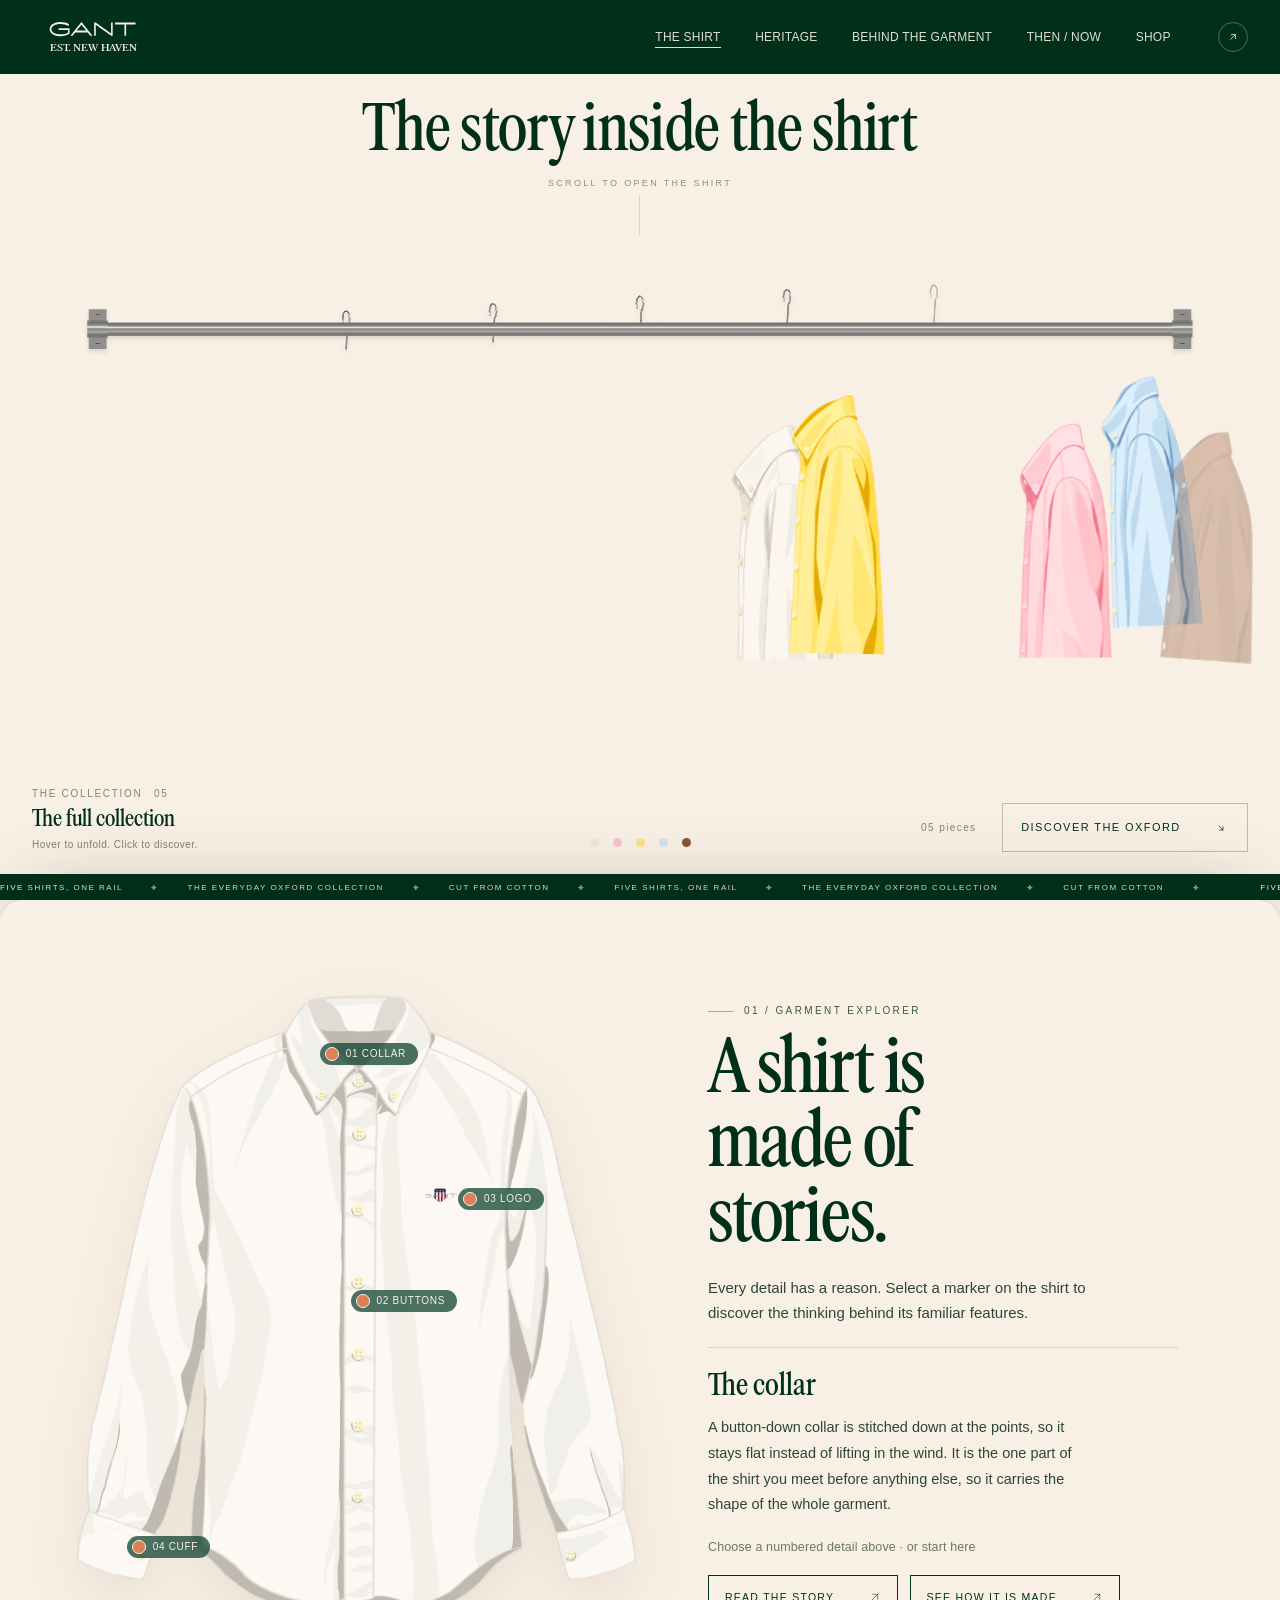
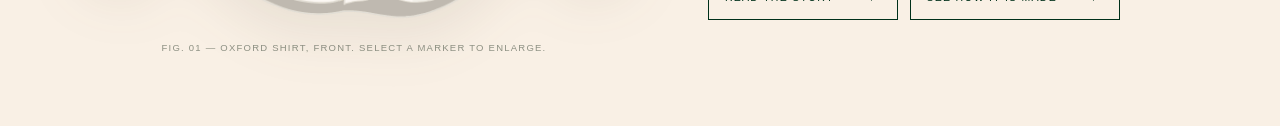
==== index.html @ 40d5aaa4 "Add files via upload" ====
<!DOCTYPE html>
<html data-page-node-id="LBExzwE8p3jWd2V0JAwSZp" lang="zh-CN">
<head data-page-node-id="EOo0SoonoOQLn5RaZARi8b">
  <meta data-page-node-id="wtbzOVNo5LXSORQCZiXGk0" charset="UTF-8">
  <meta data-page-node-id="BmjsN29I7yY6Oks8Hi32f0" content="width=device-width, initial-scale=1, viewport-fit=cover" name="viewport">
  <meta data-page-node-id="atDoCSb3TeWTaweAXFeD8c" content="#00301a" name="theme-color">
  <title data-page-node-id="G1dga27fzWA9d5QRxoYyYd" data-pnid-children="gv68O5KPn3OEJcLxDYniq1">The Story Inside the Shirt — GANT</title>
  <meta data-page-node-id="Gna29eCUGYOS7tTpoydg9E" content="五件牛津衬衫挂在同一根衣杆上：悬停让衬衫转向正面，点击翻开商品卡；下滑进入衬衫细节探索。" name="description">
  <link data-page-node-id="SOPgvxrtBj6khAJ4mXNi15" href="data:image/svg+xml,%3Csvg xmlns='http://www.w3.org/2000/svg' viewBox='0 0 32 32'%3E%3Crect width='32' height='32' fill='%2300301a'/%3E%3Cpath d='M16 9a2.6 2.6 0 1 1 2.6 2.6c-1.5 0-2.6 1.1-2.6 2.6v1.4' fill='none' stroke='%23f9f0e5' stroke-width='1.4'/%3E%3Cpath d='M7 17.6 16 16.2l9 1.4v7.6L16 26.6 7 25.2z' fill='none' stroke='%23f9f0e5' stroke-width='1.4' stroke-linejoin='round'/%3E%3C/svg%3E" rel="icon">
  <link data-page-node-id="RQC8n7stDzHcdMASapx6To" as="font" crossorigin href="assets/fonts/GantSerif-MediumCondensed.woff2" rel="preload" type="font/woff2">
  <link data-page-node-id="HuMqmrvNLZqfj6Gw2B0m6y" href="styles.css" rel="stylesheet">
  <script data-page-node-id="sW8yLeVcMSwVJdY2u2BZbY" defer src="hardware.js"></script>
  <script data-page-node-id="vIqFTewY9I7sf2iTTc2fRL" defer src="motion.js"></script>
  <script data-page-node-id="XLVfNdyTBKZ3prvqK6q8Yn" defer src="clothes.config.js"></script>
  <script data-page-node-id="JiKlCK3yp1uCngVfUEkvet" defer src="catalog.js"></script>
  <script data-page-node-id="MKJLgIfGFUYcdwFLxLJweh" defer src="site.js"></script>
  <script data-page-node-id="mBg0dKHJfPcHc6HEeMwhQ2" defer src="app.js"></script>
  <script data-page-node-id="LD3nnk02XpbPoBevAYNFNi" defer src="explorer.js"></script>
</head>
<body data-page-node-id="J4WLY9FcsPlX0ZlRqa4cyA" class="rail-page">
  <header data-page-node-id="wGehqexrK4nHprEi9uCE2j" class="site-head">
    <a data-page-node-id="lTQn1Q7evQD0TkNHv1stKg" aria-label="GANT — EST. NEW HAVEN 首页" class="brand" href="index.html">
      <svg data-page-node-id="Sluu5CBz4ri8Jfn0M0I4MP" aria-hidden="true" class="brand-logo" focusable="false" viewBox="34 20 150 50">
        <path data-page-node-id="28WxWWEBNonPMihW5GFui5" d="M149.34,27.52h13.09v15.78h2.28v-15.78h13.09v-2.67h-28.45v2.67Zm-29.01,15.78h2.23v-15.21l21.46,15.21h2.03V24.84h-2.23v15.21l-21.46-15.21h-2.03v18.46Zm-24.3-7.16l6.62-8.29,6.62,8.29h-13.24Zm-37.48-2.07c0,5.68,6.52,9.9,15.04,9.9,4.77,0,9.38-1.3,12.5-3.44v-7.62h-15.12v2.54h12.93v3.48c-2.43,1.5-6.31,2.41-10.22,2.41-7.3,0-12.76-3.11-12.76-7.26s5.38-7.26,12.55-7.26c4.21,0,8.39,1.1,11.01,2.94l1.04-2.44c-2.92-2.01-7.56-3.14-12-3.14-8.57,0-14.99,4.25-14.99,9.9Zm28.81,9.23h2.97l3.68-4.61h17.3l3.68,4.61h3.02l-15.32-19.13-15.32,19.13Z" fill="currentColor"/>
        <text data-page-node-id="CRGsvCAGGqGLQ2zYEwJf6O" class="logo-est" transform="translate(58.55 64.04) scale(1.47 1)"><!--pnid:YeaspYTg0fkkXy5UOC9ALl-->EST. NEW HAVEN</text>
      </svg>
    </a>
    <button data-page-node-id="Tj7pRloJd4Yp03a4XyxWXI" aria-controls="site-nav" aria-expanded="false" class="nav-toggle" id="nav-toggle"><span data-page-node-id="KaQSem5ZgJTczjcs5WS63z"><!--pnid:1wYB83zy3Ix2xct7Uu4qWs-->Menu</span><i data-page-node-id="hlOzTwAAACUKSs3OTxAWoq" aria-hidden="true"></i></button>
    <nav data-page-node-id="FnlwNfVUMmDQn5lP0pepU0" aria-label="主导航" class="site-nav" id="site-nav">
      <a data-page-node-id="KASL0kNPOAy8fPZp9PFdf8" aria-current="page" href="index.html"><!--pnid:6MguQfOJz7GUfInebSoZ3U-->THE SHIRT</a>
      <a data-page-node-id="0vhg0zem2JzDUihyns1orJ" href="heritage.html"><!--pnid:5Jo2VMFPdkvt2kobwfljyv-->HERITAGE</a>
      <a data-page-node-id="ZoDYXTuEKnIjOOdzWuo8Fz" href="behind-the-garment.html"><!--pnid:8vpdgCUVFCiycLLniBZSvM-->BEHIND THE GARMENT</a>
      <a data-page-node-id="zdIaNq85NijrhXGnAw8rlx" href="then-and-now.html"><!--pnid:gmc3Qjh8hCmpRvldTPl2dN-->THEN / NOW</a>
      <a data-page-node-id="Pb04GIrcAQ8nxlNcbhxlAR" href="shop.html"><!--pnid:iBnHPY9n4CgpXJDKloVLZ9-->SHOP</a>
      <a data-page-node-id="eVB0VGL6nzr9ARJk4JI7tT" aria-label="进入商店" class="nav-arrow" href="shop.html">
        <svg data-page-node-id="JH27Gv9kw6LRu1Hvtk256o" aria-hidden="true" focusable="false" viewBox="0 0 24 24"><path data-page-node-id="fJfahSgW0QhIeTuV85mBfy" d="M8.4 15.6 15.6 8.4M9.6 8.4h6v6" fill="none" stroke="currentColor" stroke-linecap="round" stroke-linejoin="round" stroke-width="1.3"/></svg>
      </a>
    </nav>
  </header>

  <div data-page-node-id="ihWXrxWsxpK3Hq6ph653SO" class="stage" id="stage">

    <!--pnid:XPuAhgP16WO6PLS0Fjqw3h--><!-- ── 第一页：挂衣杆 ─────────────────────────────────────────────── -->
    <section data-page-node-id="z1LSnNTLMyJotAG1NzdDlL" aria-label="第一页 · 挂衣杆" class="panel panel-one" id="panel-one">
      <main data-page-node-id="bRGSBP3ANApW0YdFht9QFU">
        <div data-page-node-id="czSFTN8gRdEyfee2Pzmt6h" class="intro">
          <h1 data-page-node-id="1PSYiZOQfPRIthYo8zz9kw"><!--pnid:Lz1418fwsLOY75sC86HIo7-->The story inside the shirt</h1>
          <p data-page-node-id="YtfvkD66DmBCIYsCu4G03R" aria-hidden="true" class="scroll-cue"><span data-page-node-id="16dfk3guGFQIpsDn7nhxHk"><!--pnid:lVQYdSfNPHThQoP8DNZf2a-->Scroll to open the shirt</span><i data-page-node-id="oya3OVLDr3STfD2JiExSKv"></i></p>
        </div>
        <section data-page-node-id="EEWoammZx80k7JaWkUaFU3" aria-label="衬衫挂衣杆，悬停或轻点让衬衫转向正面" class="showroom" id="showroom">
          <canvas data-page-node-id="c3TZrEfASDua3K4Wzvs2cp" aria-hidden="true" id="hardware"></canvas>
          <div data-page-node-id="uA5pc8KcfZOClxOexJsvz5" class="rack" id="rack"></div>
        </section>
        <section data-page-node-id="RUFLS4J6ftUjY6HLF3s2vT" aria-label="单品预览" class="collection-bar">
          <div data-page-node-id="nxSctvse64A9qqjvoDhAdj" class="current">
            <button data-page-node-id="2fzhxt5UVdKbZd7HbuN8mQ" aria-label="回到全部五件单品" class="collection-link" id="reset"><!--pnid:mAaJng4CVMiMK2atpvA1oR-->The collection <span data-page-node-id="iV0utSjQIqgEvR4829kjbn"></span></button>
            <h1 data-page-node-id="iNc6fpZzWVGN0B5YRhIDC2" id="current-name"><!--pnid:SvXb6vE1YZMlGOv5p8hRug-->The full collection</h1>
            <p data-page-node-id="0RY5onDN9ASL6ZMomwcEi2" id="current-note"><!--pnid:dU9OHU4kRVs4QfkeLt05XE-->Hover to unfold. Click to discover.</p>
          </div>
          <div data-page-node-id="g5Sk154ex4vVjespsV0waF" aria-label="选择预览单品" class="swatches" id="swatches"></div>
          <div data-page-node-id="xtaZLCvY4EZrS6HvkZekEx" class="bar-end">
            <span data-page-node-id="EWJ0c8WE8BRpq0RJlB9bs9" class="collection-count" id="index"></span>
            <button data-page-node-id="MBA5N7p2ZNc26uQ0pusT2c" aria-label="查看第一件牛津衬衫商品卡" class="cta" id="discover">
              <span data-page-node-id="cj5gt1egoR3R7OcUm21HZs"><!--pnid:ddQzYiuw9NKA0SpbjMvpDK-->DISCOVER THE OXFORD</span>
              <svg data-page-node-id="ecw2FUXNkiZsgAk0KO1LdI" aria-hidden="true" focusable="false" viewBox="0 0 24 24"><path data-page-node-id="sHhkCAy0IP0VC3Kj4aW6lo" d="M8 9.6 14.4 16M9.2 16h5.2V10.8" fill="none" stroke="currentColor" stroke-linecap="round" stroke-linejoin="round" stroke-width="1.2"/></svg>
            </button>
          </div>
        </section>
      </main>
      <footer data-page-node-id="Rtiaprg0QQZ5nIA1lAHZd9" aria-hidden="true"><div data-page-node-id="oB6S9TIP7axFST6F6UZwXx" class="ticker"><span data-page-node-id="isdVutbPPDVmxfClSplItY"><!--pnid:GXBIhh7jN14ozW8wh6ySXs-->FIVE SHIRTS, ONE RAIL <i data-page-node-id="aFrLghZai5NMl6o4G6AoqU"><!--pnid:rNtuUlRHzLkDtnsqVShZ4q-->✦</i><!--pnid:jJgkCLMo6GEaqhg6iV4y7B--> THE EVERYDAY OXFORD COLLECTION <i data-page-node-id="fPMqArHFZKgvmRjnANVtxL"><!--pnid:GILo0DWIM2BnUbhNrYevpK-->✦</i><!--pnid:n5Gw5o6qnEewXUvXPsgQOl--> CUT FROM COTTON <i data-page-node-id="OdmP43XRDmSuqQe7So1YaS"><!--pnid:BFwvws8Jr4cmk8hqUfcJN9-->✦</i><!--pnid:flvIvL3odu2dVA7W0yT4bl--> FIVE SHIRTS, ONE RAIL <i data-page-node-id="XVO9Nf5Pl8Hhnluc5KrxOv"><!--pnid:l5unxsXzlMKfhWxhKYScY7-->✦</i><!--pnid:AwQOf2CPHcyjlliTduOPLU--> THE EVERYDAY OXFORD COLLECTION <i data-page-node-id="OHVbDiZ5149YojVQctWlor"><!--pnid:m5jbgJd4nMxkh7aJb1D1ur-->✦</i><!--pnid:gMpt2V8PEoVuCJoixgeq1Y--> CUT FROM COTTON <i data-page-node-id="bqAFj3x3Xcx25v2vxIRzgo"><!--pnid:54qWFHyaWvLlEbVgP2A7Kx-->✦</i></span><span data-page-node-id="eepTWENmjGWiIi3OJtETgF"><!--pnid:CPQRhXY0sgp4RWMLxGF0q5-->FIVE SHIRTS, ONE RAIL <i data-page-node-id="xNO2ekH1JyVyW7QZbBwKAq"><!--pnid:aQBz36Z6j6rsRQdMuYXSF5-->✦</i><!--pnid:d4tK05fyqzkBBLukkqNxQN--> THE EVERYDAY OXFORD COLLECTION <i data-page-node-id="VlX8al6U2CKrF24IkctSWn"><!--pnid:07giAB6CNq09zdsNADU5Yu-->✦</i><!--pnid:efDK68cpefTtusOaHqSeSC--> CUT FROM COTTON <i data-page-node-id="sxnp9r2YtDBMaNjxnh4V8T"><!--pnid:nXQOwFpSwjVjQMO4SNtXCS-->✦</i><!--pnid:gKxjNXju4CIrjaaOQAxWxO--> FIVE SHIRTS, ONE RAIL <i data-page-node-id="DGYTy08eW36xrk70CfH9pW"><!--pnid:KttSxTdNHUwhE1sTHr4eMb-->✦</i><!--pnid:pS1GoYaPe8nYYdQB7juBnv--> THE EVERYDAY OXFORD COLLECTION <i data-page-node-id="xRaZZIUdtmxL060JCmdvtJ"><!--pnid:rxbT4wTT4ncpHDPvqVf2sW-->✦</i><!--pnid:lhjqcAkNfWSER7C9y0loaK--> CUT FROM COTTON <i data-page-node-id="5Crv7Ea16hzbOFf6qUjAIU"><!--pnid:qQmFNEyf363z6fOIJUl6dT-->✦</i></span></div></footer>
    </section>

    <!--pnid:MTMtEXsCOGUBbT2lma4FFO--><!-- ── 第二页：Garment explorer ───────────────────────────────────── -->
    <section data-page-node-id="FYNqnfLOEWSIriMMUWcOiL" aria-labelledby="explorer-headline" class="panel panel-two" id="panel-two">
      <div data-page-node-id="lm4i6fAXAe5GaVZw66gO5v" class="explorer">
        <div data-page-node-id="HWFMGvo5EveADGT1mOsRSx" class="explorer-shirt">
          <div data-page-node-id="olJSwZzVleHYm5fePtyOIy" class="shirt-frame" id="shirt-frame">
            <img data-page-node-id="p4wL07mlPx8YI05Ol2Jwey" alt="牛津衬衫正面，衣领、门襟纽扣、胸口徽标与袖口的细节" class="shirt-art" draggable="false" id="shirt-art" src="assets/explorer/shirt-front.png">
            <img data-page-node-id="pbZTITWFMKSEHNOlvelNau" alt aria-hidden="true" class="shirt-emblem" draggable="false" src="assets/explorer/emblem.svg">
            <button data-page-node-id="3vDTgbg5US84V0h8Seq0MC" aria-controls="loupe" aria-expanded="false" class="marker" data-detail="collar" data-x="0.4630" data-y="0.1258" type="button">
              <i data-page-node-id="FKSAF7lhP7Sl6TPDn1kLTC" aria-hidden="true"></i><span data-page-node-id="6ckoiRyGqm80KLV36hqj21"><!--pnid:hSS5q9Sb3ugfSHBYLgFmCs-->01 COLLAR</span>
            </button>
            <button data-page-node-id="HLt4S4fdKD69Ema42YC8fV" aria-controls="loupe" aria-expanded="false" class="marker" data-detail="buttons" data-x="0.5143" data-y="0.5017" type="button">
              <i data-page-node-id="0s1OQhs5N1ndMC7a3wrAKW" aria-hidden="true"></i><span data-page-node-id="4pNK3nwTv4GZaaEObk9LfJ"><!--pnid:brbIzhaQJfnNKYN8cmh3OI-->02 BUTTONS</span>
            </button>
            <button data-page-node-id="bKMpd5L3ibSLH4Jc5Kha9d" aria-controls="loupe" aria-expanded="false" class="marker" data-detail="logo" data-x="0.6934" data-y="0.3466" type="button">
              <i data-page-node-id="JIXDpN2bUWeFqs97mvedPL" aria-hidden="true"></i><span data-page-node-id="YSfPHSafxB7Df9pqC9P3dd"><!--pnid:5XLaPGtFGXkDQVMbxURakz-->03 LOGO</span>
            </button>
            <button data-page-node-id="Enti5k2NoLWCzFP5xpAh78" aria-controls="loupe" aria-expanded="false" class="marker" data-detail="cuff" data-x="0.1412" data-y="0.8772" type="button">
              <i data-page-node-id="qhV1mddYou4bJDCVnKQc8G" aria-hidden="true"></i><span data-page-node-id="VWEfGhbgg8AWO244JB1Rlh"><!--pnid:wtWxeBpWDXF3MvUxYdHKSN-->04 CUFF</span>
            </button>

            <div data-page-node-id="PQam2ze87XIbJLCAXRLLad" aria-hidden="true" aria-label="细节放大" class="loupe" id="loupe" role="group">
              <div data-page-node-id="X0yNE3oBLYzsBfPNXgRPSP" class="loupe-ring">
                <div data-page-node-id="Hz5gd6q3LuMHqKx0rg5pIG" aria-hidden="true" class="loupe-scene" id="loupe-scene">
                  <img data-page-node-id="NFtvydYCnIIcCFvaGvb1l3" alt class="loupe-shirt" draggable="false" src="assets/explorer/shirt-front.png">
                  <img data-page-node-id="PGW8JTzWRUB7T9csu7LDFk" alt class="loupe-emblem" draggable="false" src="assets/explorer/emblem.svg">
                </div>
                <img data-page-node-id="LQyWMZIzLbtHuLmf45cdRa" alt class="loupe-shot" draggable="false" hidden id="loupe-shot">
                <span data-page-node-id="1pZ4vwAVTxxqeYHHovxAKS" aria-hidden="true" class="loupe-cross"></span>
                <p data-page-node-id="gKb42DWH2fSvB6nHIJD9An" class="loupe-caption"><b data-page-node-id="9xpBMT16tcrZtKnLD98VSC" id="loupe-num"><!--pnid:lLrgvy4u6gjBZH7NJA8Ja1-->01</b><span data-page-node-id="EuWL6kVglCmnUWL7bMJQzU" id="loupe-label"><!--pnid:Z96qARMdphWMVgqZVgLV9f-->Collar</span></p>
              </div>
            </div>
          </div>
          <p data-page-node-id="rZU9fCyOaJ4ced9LuO8eU4" class="shirt-note"><!--pnid:4KIbgteOYye4wWhXbTJ8z7-->Fig. 01 — oxford shirt, front. Select a marker to enlarge.</p>
        </div>

        <div data-page-node-id="LET1j00OXcIqJeYe11DgHx" class="explorer-copy">
          <p data-page-node-id="wYg9kI2xeIxYvFlRPaWyMI" class="explorer-eyebrow"><i data-page-node-id="yexttwVWr1kLVrttQNoga1" aria-hidden="true"></i><!--pnid:tqwEZr5FuA4X0OzWFHiDB3-->01 / Garment explorer</p>
          <h2 data-page-node-id="jJy9cArC5SRxLyquDzATIK" id="explorer-headline"><!--pnid:CR8MYx9sVltXBJPvOkgsOM-->A shirt is<br data-page-node-id="9qgDcBBit1JldFn05GkaAl"><!--pnid:CybSgUth2F8pExXs8lclfG-->made of<br data-page-node-id="9eVI8LqTYjSs8KuU0l12YU"><!--pnid:Z2eaTv3qYcmb9HxIq7aJGX-->stories.</h2>
          <p data-page-node-id="a6qjsk6qbRlEdWaEkhRqSy" class="explorer-lead"><!--pnid:266d2RuUAJGB6izNNEPH0a-->Every detail has a reason. Select a marker on the shirt to discover the thinking behind its familiar features.</p>
          <div data-page-node-id="q6NGIt6ucCRgZldcMbqUVF" aria-live="polite" class="detail-reader" id="detail-reader">
            <h3 data-page-node-id="Ra0iZd6AGSTJJyjtdDD1A7" id="reader-title"><!--pnid:nKvTOvxhdcfgVG6qIw6pm4-->The collar</h3>
            <p data-page-node-id="Y5axQP9uVD0cVEJ9T9EkoX" id="reader-body"><!--pnid:H78zhGbHwQ1xpvTcRsX2kv-->A button-down collar is stitched down at the points, so it stays flat instead of lifting in the wind. It is the one part of the shirt you meet before anything else, so it carries the shape of the whole garment.</p>
          </div>
          <p data-page-node-id="xOgHz1s6c5JDmuIpRph21X" class="explorer-hint"><!--pnid:CJb9IUz5BXgkv55LwV4yeS-->Choose a numbered detail above · or start here</p>
          <div data-page-node-id="2IC0cAZBZJA5N7TaB3G85D" class="explorer-actions">
            <a data-page-node-id="KuVzvnbqAfggWNneWs3ZoC" class="line-button" href="heritage.html"><span data-page-node-id="UZ9diemGg0eChnujWaXe0W"><!--pnid:DSY8BdubMByu6VsoarVv1V-->READ THE STORY</span><svg data-page-node-id="yGCgrnbUgvoDg2I51gvDvT" aria-hidden="true" focusable="false" viewBox="0 0 24 24"><path data-page-node-id="Dt946pCtp0FqX6vnxkPWJr" d="M6 18 18 6M9 6h9v9" fill="none" stroke="currentColor" stroke-linecap="round" stroke-linejoin="round" stroke-width="1.1"/></svg></a>
            <a data-page-node-id="moZ4aGNewObgQhAglWllyh" class="line-button" href="behind-the-garment.html"><span data-page-node-id="jNpHchXqidnUj1xh62Dt7Q"><!--pnid:LFDQ32LHXhD5P62CzJDwlY-->SEE HOW IT IS MADE</span><svg data-page-node-id="I3b1zZpPLz2zmULOxojR9J" aria-hidden="true" focusable="false" viewBox="0 0 24 24"><path data-page-node-id="nFVcl0nGFBgR67locsIpD7" d="M6 18 18 6M9 6h9v9" fill="none" stroke="currentColor" stroke-linecap="round" stroke-linejoin="round" stroke-width="1.1"/></svg></a>
          </div>
        </div>
      </div>
    </section>

  </div>

  <dialog data-page-node-id="Quo2mpijve37E6NI616Aqm" aria-labelledby="detail-title" id="detail">
    <button data-page-node-id="RZ93ROiHKljekgtQWSBZXz" aria-label="关闭商品卡" class="close-detail" id="close-detail"><!--pnid:TeyZcvWCt42VzfQ26reuqw-->×</button>
    <div data-page-node-id="hUs1VAoDNUDQkxGduYfw8M" class="detail-photo">
      <img data-page-node-id="DoSMxU0fNzNSKKHUSoo3Po" alt draggable="false" id="detail-image">
      <nav data-page-node-id="S1tb54qWXKpbCtZZOQLQXL" aria-label="切换商品" class="detail-navigation"><button data-page-node-id="HMyK0N8r9pSdDmLF07NT0K" aria-label="上一件商品" class="detail-nav-button" id="prev-product"><!--pnid:9GLY5QSeMexegPftYCp8IE-->←</button><span data-page-node-id="Ywhakn93s4CEOc6ZqSGSUl" aria-live="polite" id="detail-count"></span><button data-page-node-id="vJr2KX47ipki4UnERgvKAT" aria-label="下一件商品" class="detail-nav-button" id="next-product"><!--pnid:XQBiaG0qvqQvNVW40SZY48-->→</button></nav>
    </div>
    <div data-page-node-id="DgQu4qGexrhntRvrmzbbv7" class="detail-copy"><p data-page-node-id="IlQCu4OYEnHHOFGpOpzDmh" id="detail-english"></p><h2 data-page-node-id="usm2uybPkQEsn0whXWIJTo" id="detail-title"></h2><p data-page-node-id="yP33cRT24Dg8Py0zNADk76" class="price" id="detail-price"></p><p data-page-node-id="YTHb8cAE0yuw4QpiS6iA7H" id="detail-note"></p><div data-page-node-id="11nYPDWyXV7TpU8Z9zHVrb" class="product-color"><!--pnid:pyBQ6UBwkXA3xx8TMKv5v7-->颜色 <span data-page-node-id="6OpamK3eYHpO6iRA0oI06G" id="detail-color"></span></div><div data-page-node-id="qwj1bRafQUqU5OZAz8lHmn" class="product-view"><!--pnid:71CS7YwjiXksdpsS7Bwh8U-->视角 <div data-page-node-id="TkLb2ED60cde95ksXJFAdb" aria-label="切换视角" class="view-toggle" role="group"><button data-page-node-id="V5dXn9nDqCEwxeKz5B3lHC" aria-pressed="true" data-view="front"><!--pnid:i1anJIKXebOUDapnewJ5eo-->正面</button><button data-page-node-id="PHzJRcpZ52qnMOxuWH44LB" aria-pressed="false" data-view="side"><!--pnid:aPoskN6Joi9CFyzKnzv6Qr-->侧面</button></div></div><div data-page-node-id="naMMI67gtIUGjkbSGjhSxO" aria-label="选择尺码" class="sizes"><button data-page-node-id="XLZEUnEGThcQPNVKRJgkLc" aria-pressed="false" class="size-option"><!--pnid:iqoFVJRNLGWWipGnWfs2Vw-->S</button><button data-page-node-id="pE59UqANGg07hWuSApH5T2" aria-pressed="true" class="size-option"><!--pnid:Vw5YuhFUmTDsXN7EJkxe0q-->M</button><button data-page-node-id="M7Q8t9GSPusdclTbmh2qJs" aria-pressed="false" class="size-option"><!--pnid:3qZEUwLoH8RplZlTufXMnu-->L</button><button data-page-node-id="jNmYqOM75VfnBHKRG0k5KZ" aria-pressed="false" class="size-option"><!--pnid:CruHibvrO0usJWABywspN6-->XL</button></div><p data-page-node-id="z7LWHpRXTkIRC4cjRtuney" class="material"><!--pnid:rRctirY1CdtU74iCAtMNqL-->纯棉牛津纺 · 扣领 · 单排扣</p></div>
  </dialog>
</body>
</html>
---- styles.css ----
:root{--paper:#f6f5f0;--ink:#292b27;--muted:#91928a;--rail-top:100px;--rail-radius:5px;--piece-width:220px}
*{box-sizing:border-box}html,body{margin:0;min-height:100%;background:var(--paper);color:var(--ink)}body{font-family:Georgia,"Songti SC",serif;min-height:100svh;display:flex;flex-direction:column}button,a{-webkit-tap-highlight-color:transparent}button{font:inherit;color:inherit;border:0;background:none;cursor:pointer}a{color:inherit;text-decoration:none}button:focus-visible,a:focus-visible{outline:1px solid #77766b;outline-offset:5px}main{display:flex;flex:1;flex-direction:column;min-height:510px}.showroom{position:relative;flex:1;min-height:410px;isolation:isolate}.rail{position:absolute;top:var(--rail-top);left:50%;width:min(1080px,80vw);height:1px;transform:translateX(-50%);pointer-events:none;z-index:2}.rail img{position:absolute;display:block;width:100%;max-width:none;user-select:none;filter:drop-shadow(0 5px 4px #36362f1d)}.rack{position:absolute;inset:0;z-index:3;pointer-events:none}.garment{position:absolute;top:calc(var(--rail-top) - var(--rail-radius) - 1px);left:50%;width:var(--piece-width);height:calc(var(--piece-width) * 1.5);transform-origin:var(--hook-x) var(--hook-y);will-change:transform;pointer-events:none}.suspension{width:100%;height:100%;transform-origin:var(--hook-x) var(--hook-y);will-change:transform}.garment img{width:100%;height:auto;display:block;user-select:none;filter:drop-shadow(3px 8px 5px #514b3818)}.piece-hit{position:absolute;top:calc(var(--rail-top) + 18px);height:calc(var(--piece-width) * 1.26);padding:0;pointer-events:auto;border-radius:20px;z-index:20}.piece-hit:focus-visible{outline-offset:6px}.collection-bar{display:grid;grid-template-columns:1fr auto 1fr;align-items:center;min-height:87px;gap:20px;padding:12px 28px 23px;flex-shrink:0}.current h1{font-size:15px;font-weight:400;margin:0 0 5px}.current h1.selected{font-style:italic;font-weight:bold}.current p{font-size:10px;color:var(--muted);margin:0}.swatches{display:flex;gap:15px}.swatch{width:8px;height:8px;background:var(--color);border-radius:50%;padding:0;position:relative}.swatch::before{content:"";position:absolute;inset:-4px;border:1px solid transparent;border-radius:50%}.swatch[aria-pressed=true]::before{border-color:#69685f}.swatch::after{content:"";position:absolute;inset:-8px}.collection-count{justify-self:end;font:9px Arial,sans-serif;color:var(--muted);letter-spacing:1px}footer{height:25px;overflow:hidden;background:#1d2741;color:#f4f3ed;flex-shrink:0}.ticker{display:flex;width:max-content;height:100%;align-items:center;animation:marquee 42s linear infinite}.ticker span{white-space:nowrap;font-size:8px;letter-spacing:.3px;padding-right:35px}.ticker i{font-size:6px;font-style:normal;margin:0 25px;color:#a9afbd}@keyframes marquee{to{transform:translateX(-50%)}}
@media(max-width:700px){.collection-link{justify-self:end;font-size:11px}main{min-height:480px}.showroom{min-height:390px}.rail{width:90vw}.collection-bar{padding:12px 18px 24px;grid-template-columns:1fr auto;gap:22px}.current{grid-column:1/-1}.current h1{font-size:14px}.collection-count{font-size:8px}.swatches{gap:16px}footer{height:23px}}
@media(prefers-reduced-motion:reduce){.ticker{animation:none}.garment,.suspension{will-change:auto}}
#hardware{position:absolute;inset:0;width:100%;height:100%;z-index:4;pointer-events:none;filter:drop-shadow(0 3px 2px #26251d20)}
.garment{top:var(--body-top);left:50%;width:0;height:var(--body-height);transform-origin:0 0;}
.garment-body{position:relative;height:100%;transform-origin:0 0;transform-style:preserve-3d;}
.plane{position:absolute;top:0;overflow:hidden;backface-visibility:hidden;will-change:transform,opacity;}
.plane img{position:absolute;left:0;height:auto;max-width:none;filter:none;}
.piece-hit{top:var(--body-top);height:var(--body-height);border-radius:10px;}
#detail{width:min(760px,90vw);border:0;padding:0;background:#f6f5f0;color:var(--ink);border-radius:4px;box-shadow:0 24px 100px #2223;overflow:visible;}
#detail[open]{display:grid;grid-template-columns:1fr 1fr;}#detail::backdrop{background:#25251d66;backdrop-filter:blur(5px)}
.close-detail{position:absolute;top:12px;right:16px;font:26px Arial;z-index:2;padding:4px 8px;}.detail-photo{background:#eeede7;display:flex;align-items:center;padding:20px;}.detail-photo img{width:100%;height:auto;max-height:520px;object-fit:contain;}.detail-copy{padding:64px 32px 38px;}#detail-english{font-size:12px;font-style:italic;color:#86877d;margin:0 0 12px;}#detail-title{font-size:23px;font-weight:400;margin:0 0 24px;}.price{font:18px Arial;}#detail-note{font-size:12px;line-height:2;color:#77786e;margin:26px 0;}.product-color{display:flex;gap:16px;align-items:center;font-size:12px;}.product-color span{width:16px;height:16px;border-radius:50%;}.sizes{display:flex;gap:9px;margin-top:24px;}.size-option{border:1px solid #d7d6cd;width:40px;height:36px;font:11px Arial;}.size-option[aria-pressed=true]{background:#30322b;color:white;border-color:#30322b;}.material{font-size:10px;color:#929387;margin-top:32px;}
@media(max-width:700px){#detail[open]{grid-template-columns:1fr 1fr;}.detail-copy{padding:42px 16px 20px;}#detail-title{font-size:18px;}.detail-photo{padding:10px;}.sizes{gap:4px;}.size-option{width:30px;height:30px;}#detail-note{margin:18px 0;font-size:11px;}}
/* Native dialog stays in the top layer until its exit transition finishes. */
#detail{opacity:0;transform:translateY(12px) scale(.97);transition:opacity .24s ease,transform .32s cubic-bezier(.2,.7,.2,1),display .24s allow-discrete,overlay .24s allow-discrete;}
#detail[open]{opacity:1;transform:translateY(0) scale(1);}
#detail::backdrop{background:#25251d00;transition:background .24s ease,display .24s allow-discrete,overlay .24s allow-discrete;}
#detail[open]::backdrop{background:#25251d66;}
@starting-style{#detail[open]{opacity:0;transform:translateY(12px) scale(.97);}#detail[open]::backdrop{background:#25251d00;}}
@media(prefers-reduced-motion:reduce){#detail,#detail::backdrop{transition:none;}}
/* Perspective belongs to the garment layer, so the metal hook stays fixed. */
.rack{perspective:1500px;perspective-origin:50% var(--body-top);}
.garment{transform-style:preserve-3d;}.garment-body{will-change:transform;}
.detail-photo{position:relative;padding:20px 26px 68px;perspective:1200px;touch-action:pan-y pinch-zoom;}
.detail-photo img{transform-origin:50% 18%;will-change:transform,opacity;}
.detail-navigation{position:absolute;bottom:16px;left:26px;right:26px;display:flex;align-items:center;justify-content:space-between;gap:12px;}
.detail-nav-button{width:40px;height:40px;border:1px solid #cecec3;border-radius:50%;font:20px Arial;display:grid;place-items:center;transition:background .18s,color .18s;}
.detail-nav-button:hover{background:#30322b;color:#f6f5f0;}.detail-nav-button:active{transform:scale(.95);}
#detail-count{font:10px Arial;color:#86877d;letter-spacing:1.2px;white-space:nowrap;}
@media(max-width:700px){.detail-photo{padding:10px 12px 62px;}.detail-navigation{left:10px;right:10px;bottom:14px;gap:6px;}.detail-nav-button{width:36px;height:36px;font-size:17px;}#detail-count{font-size:9px;letter-spacing:.5px;}}
@media(prefers-reduced-motion:reduce){.garment-body,.detail-photo img{will-change:auto;}.detail-nav-button{transition:none;}}
/* iframe embeds keep the rack isolated from the host site's styles. */
body[data-embed=true] .site-head,body[data-embed=true] footer,body[data-embed=true] .intro{display:none;}
.swatches{flex-wrap:wrap;max-width:min(400px,40vw);}
.detail-nav-button[hidden]{display:none;}
.detail-navigation[data-single=true]{justify-content:center;}
@media(max-width:700px){.swatches{max-width:calc(100vw - 100px);}}
/* Detail card: switch between the front photo and the side profile. */
.product-view{display:flex;gap:16px;align-items:center;font-size:12px;margin-top:18px;}
.view-toggle{display:flex;gap:2px;padding:2px;border-radius:999px;background:#e8e7df;}
.view-toggle button{font:10px Arial,sans-serif;letter-spacing:1px;padding:6px 13px;border-radius:999px;color:#86877d;transition:background .18s,color .18s;}
.view-toggle button[aria-pressed=true]{background:#30322b;color:#f6f5f0;}
.detail-photo[data-view=side] #detail-image{max-height:440px;}
@media(max-width:700px){.product-view{margin-top:14px;gap:10px;}.view-toggle button{padding:5px 11px;}}
@media(prefers-reduced-motion:reduce){.view-toggle button{transition:none;}}
/* Phones: the detail card stacks, photo above copy, so neither column is squeezed. */
@media(max-width:560px){
  #detail{width:min(420px,92vw);max-height:92svh;overflow-y:auto;overscroll-behavior:contain;}
  #detail[open]{grid-template-columns:1fr;}
  .detail-photo{padding:14px 16px 62px;}
  #detail-image{max-height:34svh;}
  .detail-photo[data-view=side] #detail-image{max-height:30svh;}
  .detail-copy{padding:22px 20px 26px;}
  #detail-title{font-size:20px;margin-bottom:16px;}
  #detail-note{margin:16px 0;}
  .material{margin-top:22px;}
  .close-detail{top:8px;right:10px;background:#f6f5f0cc;border-radius:50%;}
}
/* Phones: the detail card stacks, photo above copy, so neither column is squeezed. */
@media(max-width:560px){
  #detail{width:min(420px,92vw);max-height:92svh;overflow-y:auto;overscroll-behavior:contain;}
  #detail[open]{grid-template-columns:1fr;}
  .detail-photo{padding:14px 16px 62px;}
  #detail-image{max-height:34svh;}
  .detail-photo[data-view=side] #detail-image{max-height:30svh;}
  .detail-copy{padding:22px 20px 26px;}
  #detail-title{font-size:20px;margin-bottom:16px;}
  #detail-note{margin:16px 0;}
  .material{margin-top:22px;}
  .close-detail{top:8px;right:10px;background:#f6f5f0cc;border-radius:50%;}
}

/* ==========================================================================
   GANT editorial theme — matches 网站封面.svg: green bar, cream paper,
   condensed serif display, modern grotesque for small copy.
   ========================================================================== */
@font-face{font-family:'GantSerif';src:url('assets/fonts/GantSerif-MediumCondensed.woff2') format('woff2'),url('assets/fonts/GantSerif-MediumCondensed.woff') format('woff');font-weight:400 600;font-style:normal;font-display:swap}
@font-face{font-family:'GantSerif-MediumCondensed';src:url('assets/fonts/GantSerif-MediumCondensed.woff2') format('woff2'),url('assets/fonts/GantSerif-MediumCondensed.woff') format('woff');font-weight:400 600;font-style:normal;font-display:swap}
@font-face{font-family:'GantModern';src:url('assets/fonts/GantModernV2-Regular.otf') format('opentype');font-weight:400;font-style:normal;font-display:swap}
@font-face{font-family:'GantModern';src:url('assets/fonts/GantModernV2-Medium.otf') format('opentype');font-weight:500;font-style:normal;font-display:swap}

:root{
  --paper:#f9f0e5;--ink:#00301a;--muted:#818373;--line:#dbd2c1;
  --serif:'GantSerif',Georgia,'Songti SC',serif;
  --sans:'GantModern','Helvetica Neue',Arial,'PingFang SC','Microsoft YaHei',sans-serif;
}
html,body{background:var(--paper);color:var(--ink)}
body{font-family:var(--sans);-webkit-font-smoothing:antialiased}
button:focus-visible,a:focus-visible{outline:1px solid var(--ink);outline-offset:5px}
::selection{background:var(--ink);color:var(--paper)}

/* ---- green bar ---- */
.site-head{position:relative;z-index:60;flex-shrink:0;display:flex;align-items:center;justify-content:space-between;gap:28px;height:74px;padding:0 clamp(18px,2.5vw,38px);background:var(--ink);color:var(--paper)}
.brand{display:flex;align-items:center;height:100%;padding:0;flex:none}
.brand-logo{height:36px;width:auto;display:block;overflow:visible;color:var(--paper)}
.logo-est{font-family:'GantSerif-MediumCondensed','GantSerif',serif;font-size:13.21px;fill:currentColor}
.site-nav{display:flex;align-items:center;gap:clamp(16px,2.7vw,44px);font:400 12px/1 var(--sans);letter-spacing:.02em}
.site-nav a{position:relative;padding:5px 0;white-space:nowrap;opacity:.9;transition:opacity .22s ease}
.site-nav a:hover{opacity:1}
.site-nav a::after{content:"";position:absolute;left:0;right:0;bottom:0;height:1px;background:currentColor;transform:scaleX(0);transform-origin:left;transition:transform .3s cubic-bezier(.2,.7,.2,1)}
.site-nav a:hover::after,.site-nav a[aria-current=page]::after{transform:scaleX(1)}
.nav-arrow{flex:none;width:30px;height:30px;border:1px solid #f9f0e557;border-radius:50%;display:grid;place-items:center;margin-left:clamp(2px,1vw,14px);transition:background .22s,color .22s,border-color .22s}
.nav-arrow svg{width:16px;height:16px}
.nav-arrow::after{display:none}
.nav-arrow:hover{background:var(--paper);color:var(--ink);border-color:var(--paper)}
.nav-toggle{display:none}

/* ---- headline ---- */
.intro{padding:clamp(16px,2.8vh,34px) 20px 0;text-align:center}
.intro h1{margin:0;font-family:var(--serif);font-weight:400;font-size:clamp(30px,5.3vw,74px);line-height:1;letter-spacing:-.005em;color:var(--ink)}
main{min-height:0}
.showroom{min-height:340px}

/* ---- bottom bar ---- */
.collection-bar{display:grid;grid-template-columns:minmax(0,1fr) auto minmax(0,1fr);align-items:end;gap:22px;padding:0 clamp(18px,2.5vw,38px) clamp(14px,2.4vh,26px);min-height:0}
.current{display:flex;flex-direction:column;gap:4px;min-width:0}
.collection-link{justify-self:start;text-align:left;white-space:nowrap;font:400 10px/1 var(--sans);letter-spacing:.17em;text-transform:uppercase;color:var(--muted);padding:0 0 3px;transition:color .2s}
.collection-link:hover{color:var(--ink)}
.collection-link span{margin-left:7px;font-size:10px}
.current h1{font-family:var(--serif);font-weight:400;font-size:24px;line-height:1.15;margin:0;white-space:nowrap;overflow:hidden;text-overflow:ellipsis}
.current p{font:400 10px/1.5 var(--sans);letter-spacing:.05em;color:var(--muted);margin:0}
.swatches{gap:14px;padding:0 0 5px;max-width:none}
.swatch{width:9px;height:9px}
.swatch[aria-pressed=true]::before{border-color:var(--ink)}
.bar-end{justify-self:end;display:flex;align-items:center;gap:clamp(14px,2vw,30px)}
.collection-count{font:400 10px/1 var(--sans);letter-spacing:.14em;color:var(--muted);white-space:nowrap}
.cta{display:flex;align-items:center;justify-content:space-between;gap:clamp(20px,2.6vw,40px);min-width:232px;padding:16px 18px;border:1px solid #00301a42;color:var(--ink);font:400 11px/1 var(--sans);letter-spacing:.13em;transition:background .26s,color .26s,border-color .26s}
.cta svg{width:15px;height:15px;flex:none}
.cta:hover{background:var(--ink);color:var(--paper);border-color:var(--ink)}

/* ---- ticker ---- */
footer{height:26px;background:var(--ink);color:var(--paper)}
.ticker span{font-family:var(--sans);font-size:8px;letter-spacing:.19em}
.ticker i{color:#f9f0e59c}

/* ---- detail card in the same palette ---- */
#detail{background:var(--paper);color:var(--ink)}
#detail::backdrop{background:#00251573}
#detail[open]::backdrop{background:#00251573}
.detail-photo{background:#f2e8d9}
#detail-english{color:#8a8b7c}
#detail-note{color:#6f7566}
.size-option{border-color:var(--line)}
.size-option[aria-pressed=true]{background:var(--ink);color:var(--paper);border-color:var(--ink)}
.view-toggle{background:#eadfce}
.view-toggle button{font-family:var(--sans)}
.view-toggle button[aria-pressed=true]{background:var(--ink);color:var(--paper)}
.detail-nav-button{border-color:var(--line)}
#detail-title{font-family:var(--serif)}
.price,.size-option,#detail-count,.material,.product-color,.product-view{font-family:var(--sans)}
.price{letter-spacing:.04em}
.size-option{letter-spacing:.06em}
#detail-image{filter:drop-shadow(0 10px 16px #514b3818)}
.detail-nav-button:hover{background:var(--ink);color:var(--paper)}

@media(max-width:900px){
  .site-head{height:64px;flex-wrap:wrap}
  .brand-logo{height:30px}
  .nav-toggle{display:flex;align-items:center;gap:9px;font:400 10px/1 var(--sans);letter-spacing:.18em;text-transform:uppercase;padding:10px 0}
  .nav-toggle i{position:relative;display:block;width:16px;height:1px;background:currentColor;transition:transform .24s,background .24s}
  .nav-toggle i::before{content:"";position:absolute;left:0;top:-5px;width:16px;height:1px;background:currentColor;transition:transform .24s,top .24s}
  .site-head[data-open=true] .nav-toggle i{transform:rotate(45deg)}
  .site-head[data-open=true] .nav-toggle i::before{top:0;transform:rotate(-90deg)}
  .site-nav{position:absolute;top:100%;left:0;right:0;flex-direction:column;align-items:stretch;gap:0;background:var(--ink);padding:0 clamp(18px,2.5vw,38px);max-height:0;overflow:hidden;font-size:13px;letter-spacing:.02em;transition:max-height .34s cubic-bezier(.3,.8,.3,1),padding .34s ease}
  .site-nav a{padding:15px 0;border-top:1px solid #f9f0e51c;opacity:1}
  .site-nav a::after{display:none}
  .nav-arrow{display:none}
  .site-head[data-open=true] .site-nav{max-height:360px;padding-bottom:12px}
}
@media(max-width:700px){
  .intro{padding-top:16px}
  .collection-bar{grid-template-columns:1fr auto;grid-template-areas:"current current" "swatches cta";gap:14px 16px;padding-bottom:16px}
  .current{grid-area:current}
  .current h1{font-size:20px}
  .swatches{grid-area:swatches;padding:0}
  .bar-end{grid-area:count;display:contents}
  .collection-count{display:none}
  .cta{grid-area:cta;justify-self:end;min-width:0;padding:12px 14px;gap:14px;font-size:10px}
  footer{height:22px}
}
@media(prefers-reduced-motion:reduce){
  .site-nav,.site-nav a::after,.nav-toggle i,.nav-toggle i::before,.cta{transition:none}
}

/* ==========================================================================
   Scroll stage — the green bar is pinned, page one fades back, page two
   rises from below on the same sheet of paper.
   ========================================================================== */
:root{--head-h:74px}
@media(max-width:900px){:root{--head-h:64px}}
.site-head{position:fixed;top:0;left:0;right:0;z-index:90;height:var(--head-h)}
body{padding-top:var(--head-h)}
.stage{position:relative;flex:1}

.panel-one{position:sticky;top:var(--head-h);height:calc(100svh - var(--head-h));display:flex;flex-direction:column;overflow:hidden;z-index:1;will-change:opacity,transform}
.panel-one>main{min-height:0}
.panel-two{position:relative;z-index:2;display:flex;background:var(--paper);min-height:calc(100svh - var(--head-h));border-radius:22px 22px 0 0;box-shadow:0 -1px 0 #00301a1a,0 -34px 70px -34px #00281a59}

/* ---- scroll cue under the headline ---- */
.scroll-cue{display:inline-flex;flex-direction:column;align-items:center;gap:7px;margin:12px 0 0;font:400 9px/1 var(--sans);letter-spacing:.26em;text-transform:uppercase;color:#8d9083}
.scroll-cue i{display:block;position:relative;width:1px;height:40px;overflow:hidden;background:#00301a1f}
.scroll-cue i::after{content:"";position:absolute;left:0;top:-22px;width:1px;height:22px;background:#00301a8c;animation:cue-fall 2.6s cubic-bezier(.5,0,.3,1) infinite}
@keyframes cue-fall{0%{transform:translateY(0);opacity:0}20%{opacity:1}72%,100%{transform:translateY(62px);opacity:0}}

/* ---- garment explorer ---- */
.explorer{flex:1;width:100%;max-width:1500px;margin:0 auto;display:grid;grid-template-columns:minmax(0,1fr) minmax(0,.86fr);align-items:center;gap:clamp(24px,4vw,76px);padding:clamp(18px,3vh,40px) clamp(20px,4vw,64px) clamp(18px,3vh,38px)}
.explorer-shirt{display:flex;flex-direction:column;align-items:center;justify-content:center;min-width:0}
.shirt-frame{--h:clamp(300px,73svh,660px);position:relative;height:var(--h);width:calc(var(--h) * 0.91339);max-width:none}
.shirt-art{position:absolute;inset:0;width:100%;height:100%;object-fit:contain;user-select:none;filter:drop-shadow(0 22px 26px #514b3818)}
.shirt-emblem{position:absolute;left:61.86%;top:33.03%;width:5.65%;height:auto;pointer-events:none;user-select:none}
.shirt-note{margin:clamp(8px,1.4vh,16px) 0 0;font:400 9.5px/1.5 var(--sans);letter-spacing:.13em;text-transform:uppercase;color:#8d9083;text-align:center}

/* markers: a cream-ringed dot with its label on a green pill */
.marker{position:absolute;z-index:4;display:inline-flex;align-items:center;gap:7px;padding:4px 12px 4px 5px;border-radius:999px;background:#083d2bb8;color:#f9f0e5;font:400 10px/1 var(--sans);letter-spacing:.07em;white-space:nowrap;transform:translate(-12px,-50%);-webkit-backdrop-filter:blur(2px);backdrop-filter:blur(2px);transition:background .22s ease,box-shadow .22s ease,transform .22s cubic-bezier(.2,.8,.3,1)}
.marker[data-detail=collar]{left:46.30%;top:12.58%}
.marker[data-detail=buttons]{left:51.43%;top:50.17%}
.marker[data-detail=logo]{left:69.34%;top:34.66%}
.marker[data-detail=cuff]{left:14.12%;top:87.72%}
.marker i{position:relative;flex:none;width:14px;height:14px;border-radius:50%;background:#dc8057;border:1px solid #f9f0e5}
.marker i::after{content:"";position:absolute;inset:-5px;border-radius:50%;border:1px solid #dc80579e;opacity:0;transform:scale(.7);transition:opacity .3s,transform .3s}
.marker:hover,.marker:focus-visible{background:#032a1b;transform:translate(-12px,-50%) scale(1.04)}
.marker:hover i::after,.marker:focus-visible i::after{opacity:1;transform:scale(1)}
.marker[aria-expanded=true]{background:transparent;box-shadow:none}
.marker[aria-expanded=true] span{opacity:0;transition:opacity .2s ease}
.marker[aria-expanded=true] i{box-shadow:0 0 0 5px #f9f0e5b3}

/* the loupe: a small screen that opens centred on the marker */
.loupe{--size:clamp(144px,13.5vw,208px);position:absolute;left:0;top:0;width:var(--size);z-index:6;pointer-events:none;opacity:0;transform:translate(-50%,-50%) scale(.82);transform-origin:50% 50%;transition:opacity .2s ease,transform .3s cubic-bezier(.2,.85,.3,1)}
.loupe[data-open=true]{opacity:1;transform:translate(-50%,-50%) scale(1)}
.loupe-ring{position:relative;width:var(--size);height:var(--size);border-radius:50%;overflow:hidden;background:#f1e7d8;border:1px solid #00301a3d;box-shadow:0 0 0 7px #f9f0e5,0 0 0 8px #00301a26,0 26px 46px -22px #00281aa6;isolation:isolate}
.loupe-ring::after{content:"";position:absolute;inset:0;border-radius:50%;background:radial-gradient(120% 90% at 26% 16%,#ffffff5c,#ffffff00 46%),radial-gradient(100% 100% at 74% 92%,#00281a2e,#00281a00 52%);pointer-events:none}
.loupe-scene{position:absolute;left:0;top:0;transform-origin:0 0}
.loupe-shirt{display:block;width:100%;height:100%;max-width:none;user-select:none;-webkit-user-drag:none}
.loupe-emblem{position:absolute;left:61.86%;top:33.03%;width:5.65%;height:auto;max-width:none;pointer-events:none}
.loupe-shot{position:absolute;inset:0;width:100%;height:100%;object-fit:cover;max-width:none;user-select:none}
.loupe[data-source=photo] .loupe-scene{display:none}
.loupe-cross{position:absolute;left:50%;top:50%;width:15px;height:15px;margin:-7.5px 0 0 -7.5px;border-radius:50%;border:1px solid #f9f0e599;opacity:.5;pointer-events:none}
.loupe-caption{position:absolute;left:50%;bottom:10px;z-index:2;transform:translateX(-50%);margin:0;white-space:nowrap;font:400 9px/1 var(--sans);letter-spacing:.15em;text-transform:uppercase;color:#f9f0e5;background:#00301ad9;padding:5px 10px;border-radius:999px;-webkit-backdrop-filter:blur(3px);backdrop-filter:blur(3px)}
.loupe-caption b{font-weight:400;color:#e0a179;margin-right:6px}

/* copy column */
.explorer-copy{max-width:470px}
.explorer-eyebrow{display:flex;align-items:center;gap:10px;margin:0 0 clamp(12px,2vh,20px);font:400 10px/1 var(--sans);letter-spacing:.24em;text-transform:uppercase;color:#3c5a46}
.explorer-eyebrow i{display:block;width:26px;height:1px;background:#00301a59;flex:none}
#explorer-headline{margin:0;font-family:var(--serif);font-weight:400;font-size:clamp(42px,6.1vw,86px);line-height:.95;letter-spacing:-.015em;color:#00301a}
.explorer-lead{margin:clamp(14px,2.2vh,26px) 0 0;max-width:46ch;font-size:15px;line-height:1.62;color:#2c4636}
.detail-reader{margin-top:clamp(16px,2.4vh,28px);padding-top:clamp(16px,2.4vh,26px);border-top:1px solid #00301a26;transition:opacity .18s ease}
.detail-reader.is-swapping{opacity:.25}
#reader-title{margin:0 0 10px;font-family:var(--serif);font-weight:400;font-size:clamp(23px,2.5vw,33px);line-height:1.12;color:#00301a}
#reader-body{margin:0;max-width:46ch;font-size:14.5px;line-height:1.78;color:#2c4636}
.explorer-hint{margin:clamp(14px,2.2vh,26px) 0 0;font-size:12.5px;line-height:1.5;letter-spacing:.01em;color:#6d7566}
.explorer-actions{display:flex;flex-wrap:wrap;gap:12px;margin-top:clamp(12px,2vh,22px)}
.line-button{display:flex;align-items:center;justify-content:space-between;gap:clamp(16px,2.6vw,44px);padding:15px 16px;border:1px solid #00301a;color:#00301a;font:400 10.5px/1 var(--sans);letter-spacing:.12em;transition:background .26s,color .26s}
.line-button svg{width:13px;height:13px;flex:none}
.line-button:hover{background:#00301a;color:#f9f0e5}

@media(max-width:900px){
  .explorer{grid-template-columns:1fr;gap:clamp(26px,4vh,40px);padding:clamp(22px,3.4vh,36px) clamp(18px,5vw,32px) clamp(30px,5vh,48px)}
  .explorer-shirt{order:2}
  .explorer-copy{order:1;max-width:none}
  .shirt-frame{--h:min(104vw,520px)}
  .shirt-note{margin-top:14px}
  .loupe{--size:clamp(132px,34vw,180px)}
  .loupe-caption{bottom:8px;font-size:8px;letter-spacing:.12em;padding:4px 8px}
}
@media(max-width:560px){
  #explorer-headline{font-size:clamp(38px,10.6vw,52px)}
  .explorer-actions{gap:10px}
  .line-button{flex:1 1 46%;font-size:9.5px;letter-spacing:.09em;padding:13px 12px;gap:10px}
  .marker{font-size:9px;padding:3px 10px 3px 4px;gap:6px;transform:translate(-11px,-50%)}
  .marker i{width:12px;height:12px}
  .marker:hover,.marker:focus-visible{transform:translate(-11px,-50%) scale(1.03)}
}
@media(prefers-reduced-motion:reduce){
  .panel-one{will-change:auto}
  .loupe{transition:opacity .15s linear}
  .scroll-cue i::after{animation:none;top:0;opacity:1;background:#00301a4d}
}
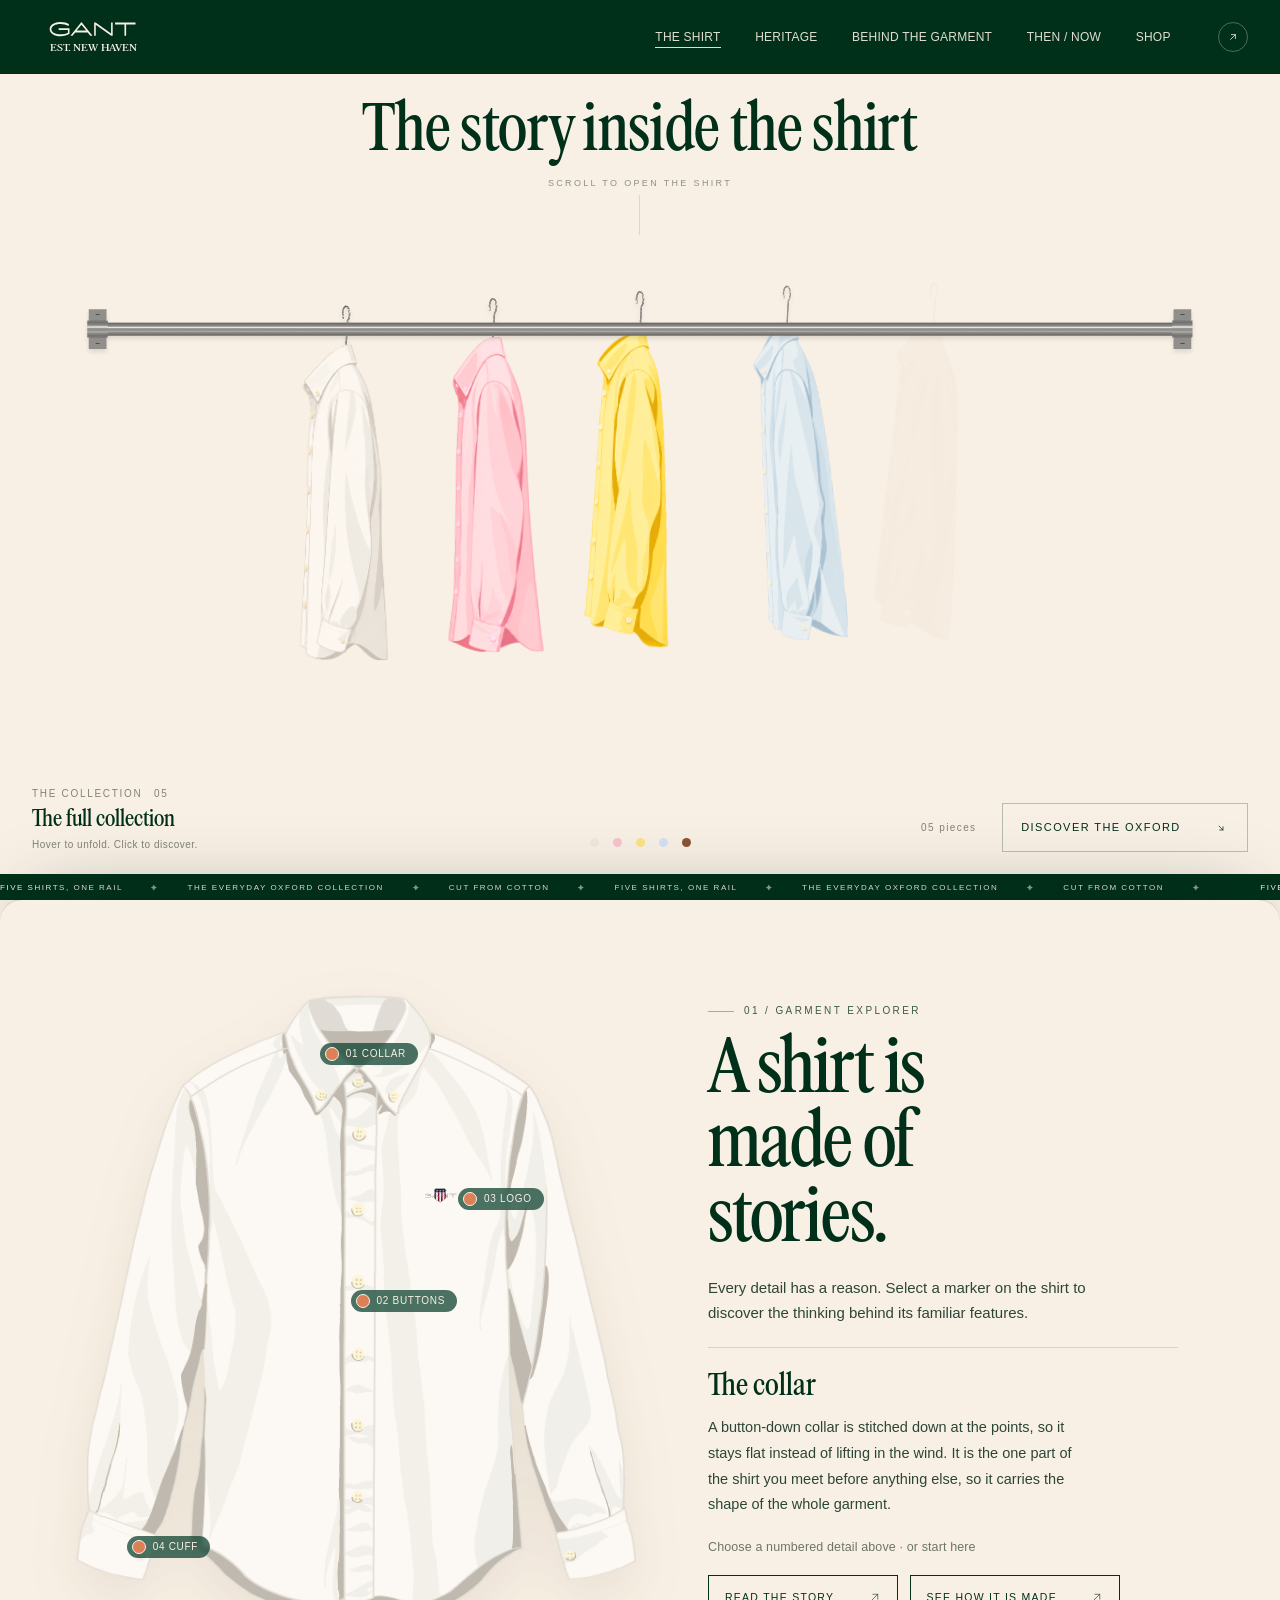
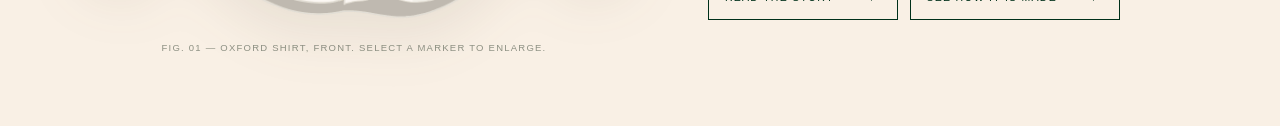
==== commit 8bd97dda: "Add files via upload" ====
--- a/index.html
+++ b/index.html
@@ -60,10 +60,10 @@
           <div data-page-node-id="g5Sk154ex4vVjespsV0waF" aria-label="选择预览单品" class="swatches" id="swatches"></div>
           <div data-page-node-id="xtaZLCvY4EZrS6HvkZekEx" class="bar-end">
             <span data-page-node-id="EWJ0c8WE8BRpq0RJlB9bs9" class="collection-count" id="index"></span>
-            <button data-page-node-id="MBA5N7p2ZNc26uQ0pusT2c" aria-label="查看第一件牛津衬衫商品卡" class="cta" id="discover">
+            <a data-page-node-id="MBA5N7p2ZNc26uQ0pusT2c" aria-label="播放牛津衬衫影片" class="cta" id="discover" href="assets/yifu.mp4">
               <span data-page-node-id="cj5gt1egoR3R7OcUm21HZs"><!--pnid:ddQzYiuw9NKA0SpbjMvpDK-->DISCOVER THE OXFORD</span>
               <svg data-page-node-id="ecw2FUXNkiZsgAk0KO1LdI" aria-hidden="true" focusable="false" viewBox="0 0 24 24"><path data-page-node-id="sHhkCAy0IP0VC3Kj4aW6lo" d="M8 9.6 14.4 16M9.2 16h5.2V10.8" fill="none" stroke="currentColor" stroke-linecap="round" stroke-linejoin="round" stroke-width="1.2"/></svg>
-            </button>
+            </a>
           </div>
         </section>
       </main>
@@ -116,7 +116,7 @@
           <p data-page-node-id="xOgHz1s6c5JDmuIpRph21X" class="explorer-hint"><!--pnid:CJb9IUz5BXgkv55LwV4yeS-->Choose a numbered detail above · or start here</p>
           <div data-page-node-id="2IC0cAZBZJA5N7TaB3G85D" class="explorer-actions">
             <a data-page-node-id="KuVzvnbqAfggWNneWs3ZoC" class="line-button" href="heritage.html"><span data-page-node-id="UZ9diemGg0eChnujWaXe0W"><!--pnid:DSY8BdubMByu6VsoarVv1V-->READ THE STORY</span><svg data-page-node-id="yGCgrnbUgvoDg2I51gvDvT" aria-hidden="true" focusable="false" viewBox="0 0 24 24"><path data-page-node-id="Dt946pCtp0FqX6vnxkPWJr" d="M6 18 18 6M9 6h9v9" fill="none" stroke="currentColor" stroke-linecap="round" stroke-linejoin="round" stroke-width="1.1"/></svg></a>
-            <a data-page-node-id="moZ4aGNewObgQhAglWllyh" class="line-button" href="behind-the-garment.html"><span data-page-node-id="jNpHchXqidnUj1xh62Dt7Q"><!--pnid:LFDQ32LHXhD5P62CzJDwlY-->SEE HOW IT IS MADE</span><svg data-page-node-id="I3b1zZpPLz2zmULOxojR9J" aria-hidden="true" focusable="false" viewBox="0 0 24 24"><path data-page-node-id="nFVcl0nGFBgR67locsIpD7" d="M6 18 18 6M9 6h9v9" fill="none" stroke="currentColor" stroke-linecap="round" stroke-linejoin="round" stroke-width="1.1"/></svg></a>
+            <a data-page-node-id="moZ4aGNewObgQhAglWllyh" class="line-button" href="oxford-cloth.html"><span data-page-node-id="jNpHchXqidnUj1xh62Dt7Q"><!--pnid:LFDQ32LHXhD5P62CzJDwlY-->SEE HOW IT IS MADE</span><svg data-page-node-id="I3b1zZpPLz2zmULOxojR9J" aria-hidden="true" focusable="false" viewBox="0 0 24 24"><path data-page-node-id="nFVcl0nGFBgR67locsIpD7" d="M6 18 18 6M9 6h9v9" fill="none" stroke="currentColor" stroke-linecap="round" stroke-linejoin="round" stroke-width="1.1"/></svg></a>
           </div>
         </div>
       </div>
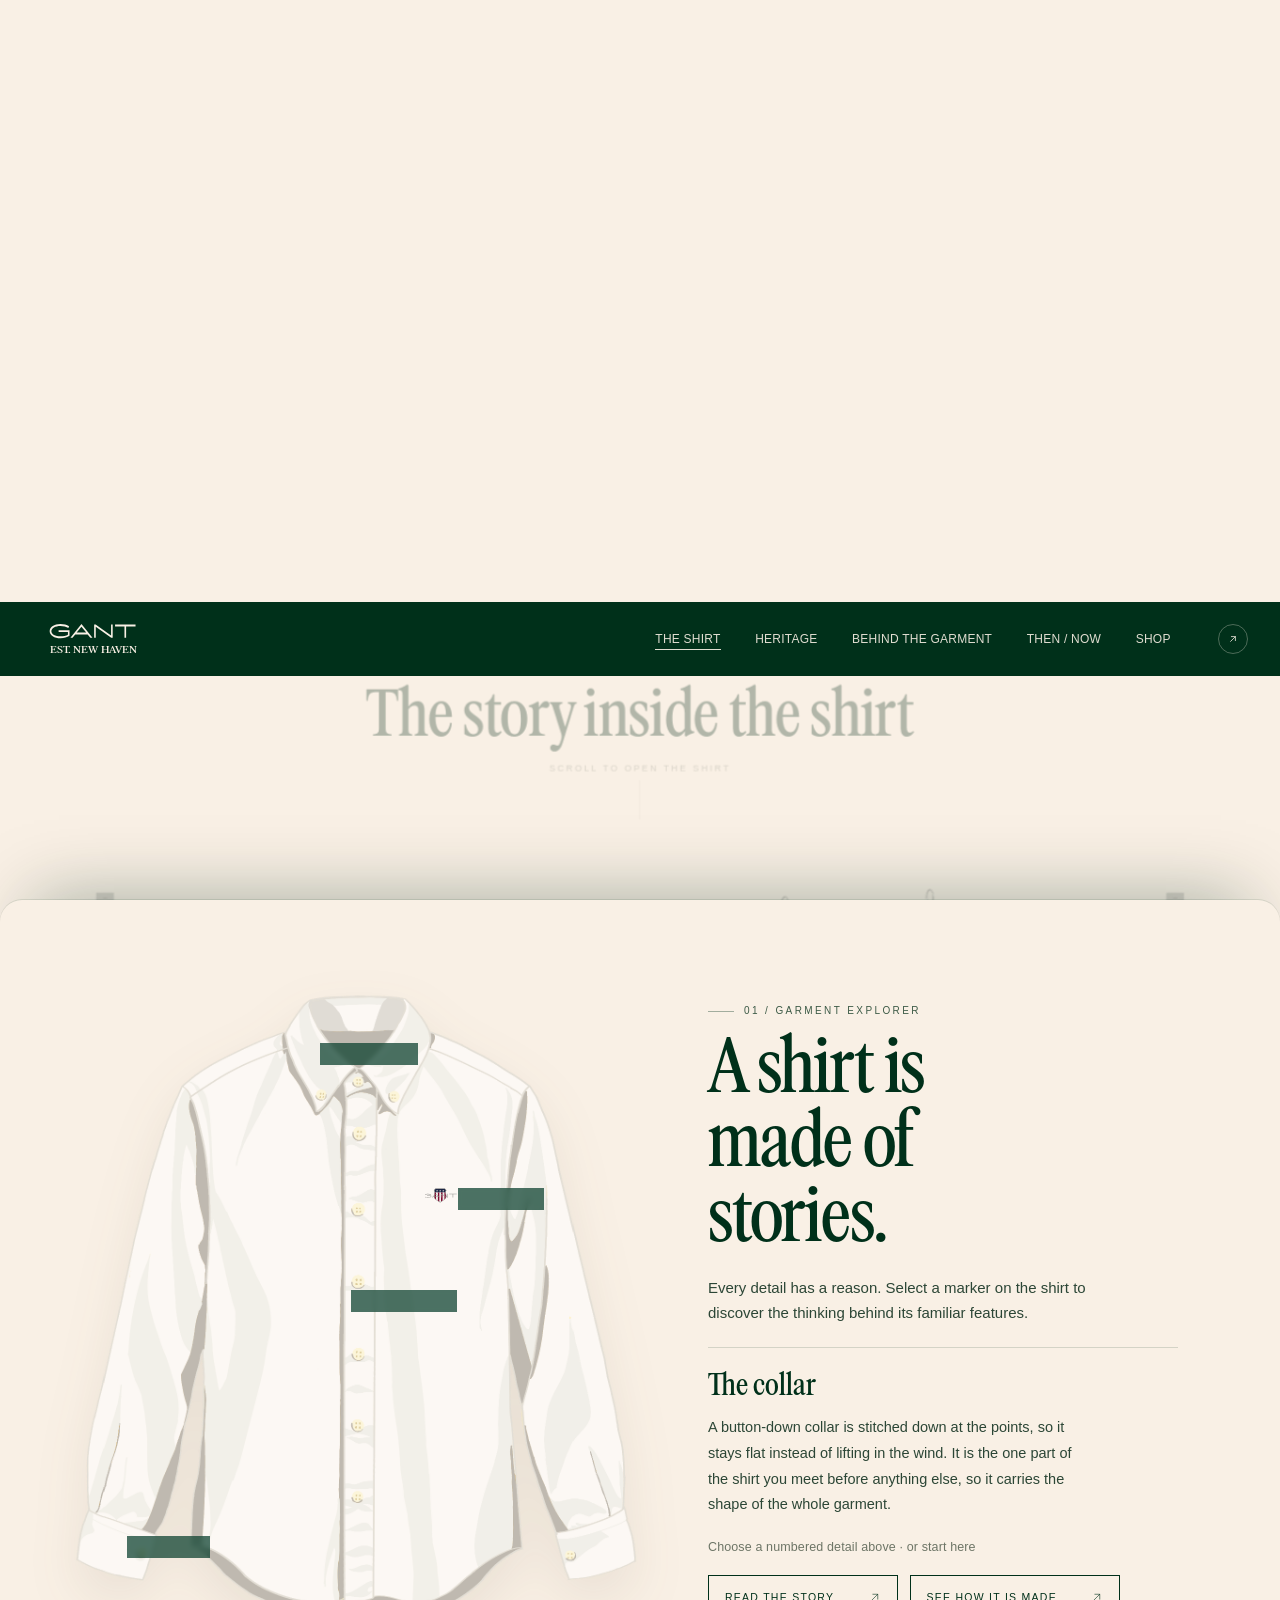
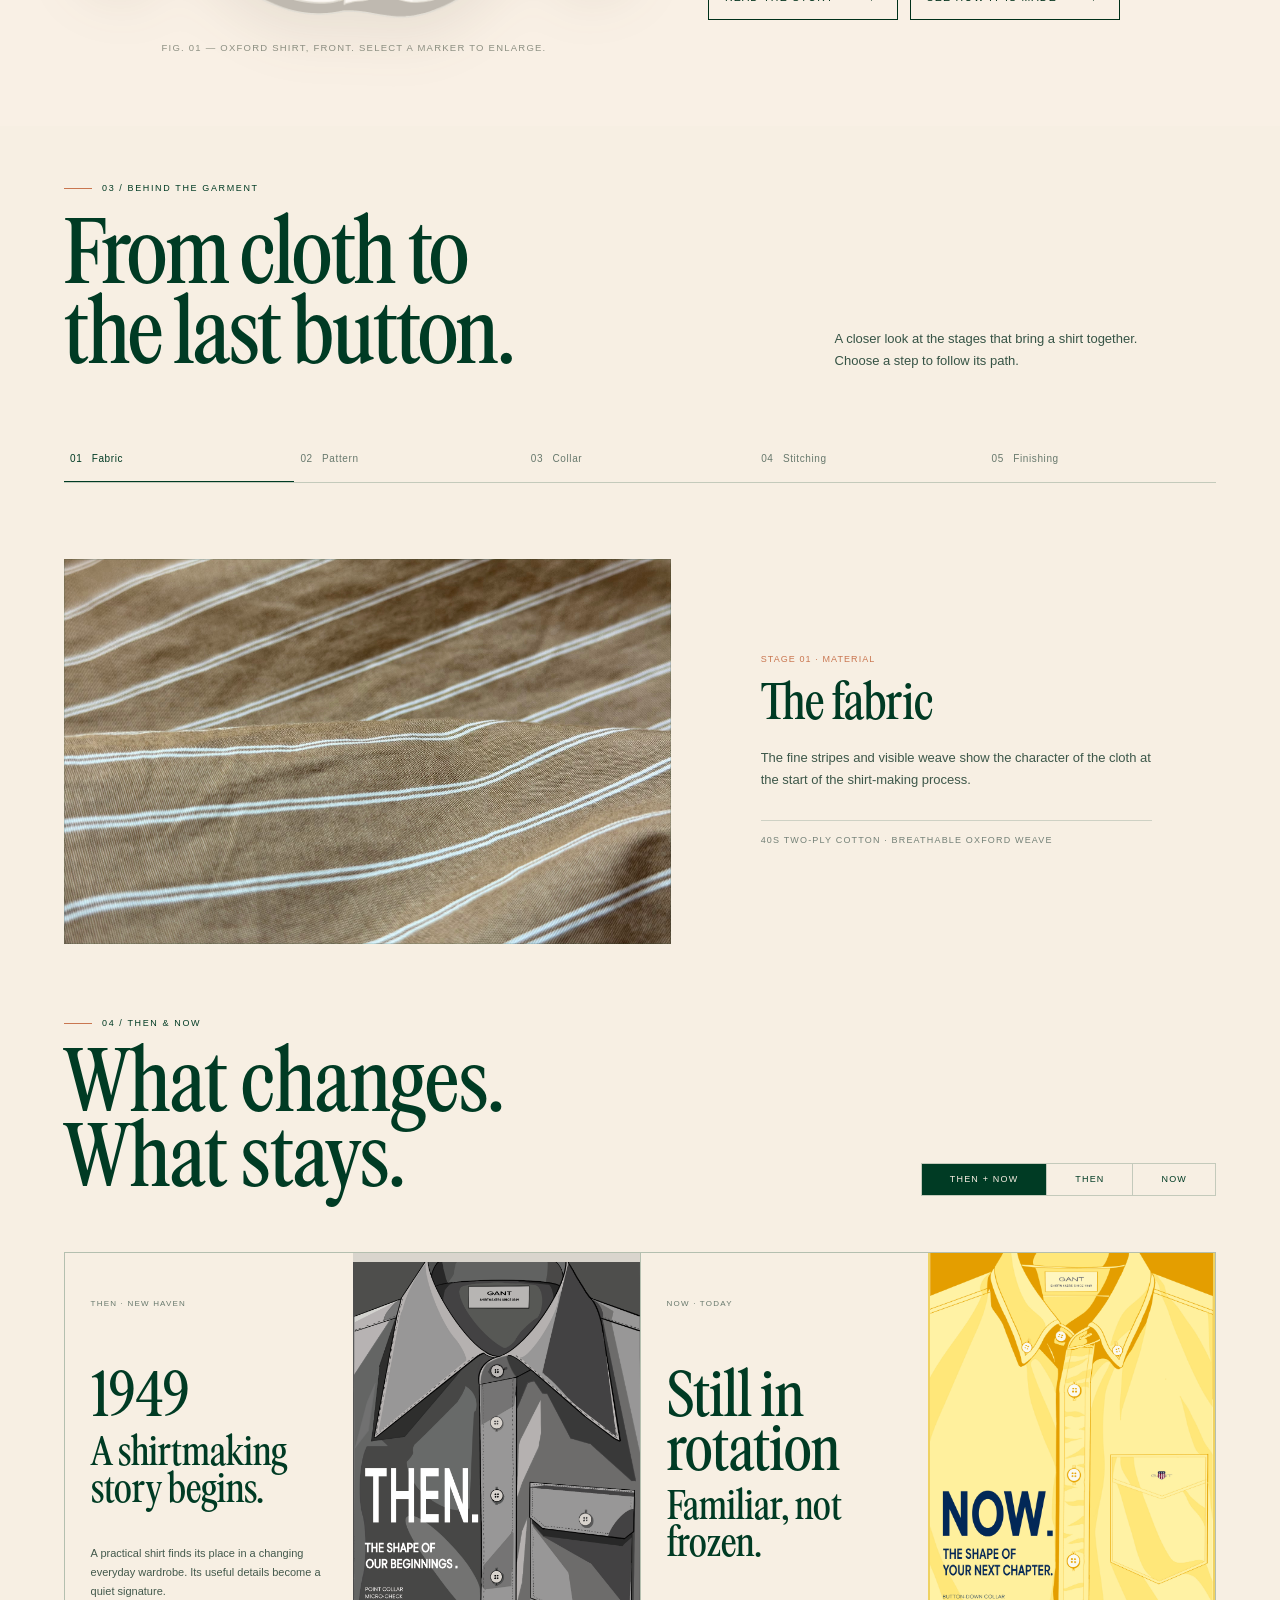
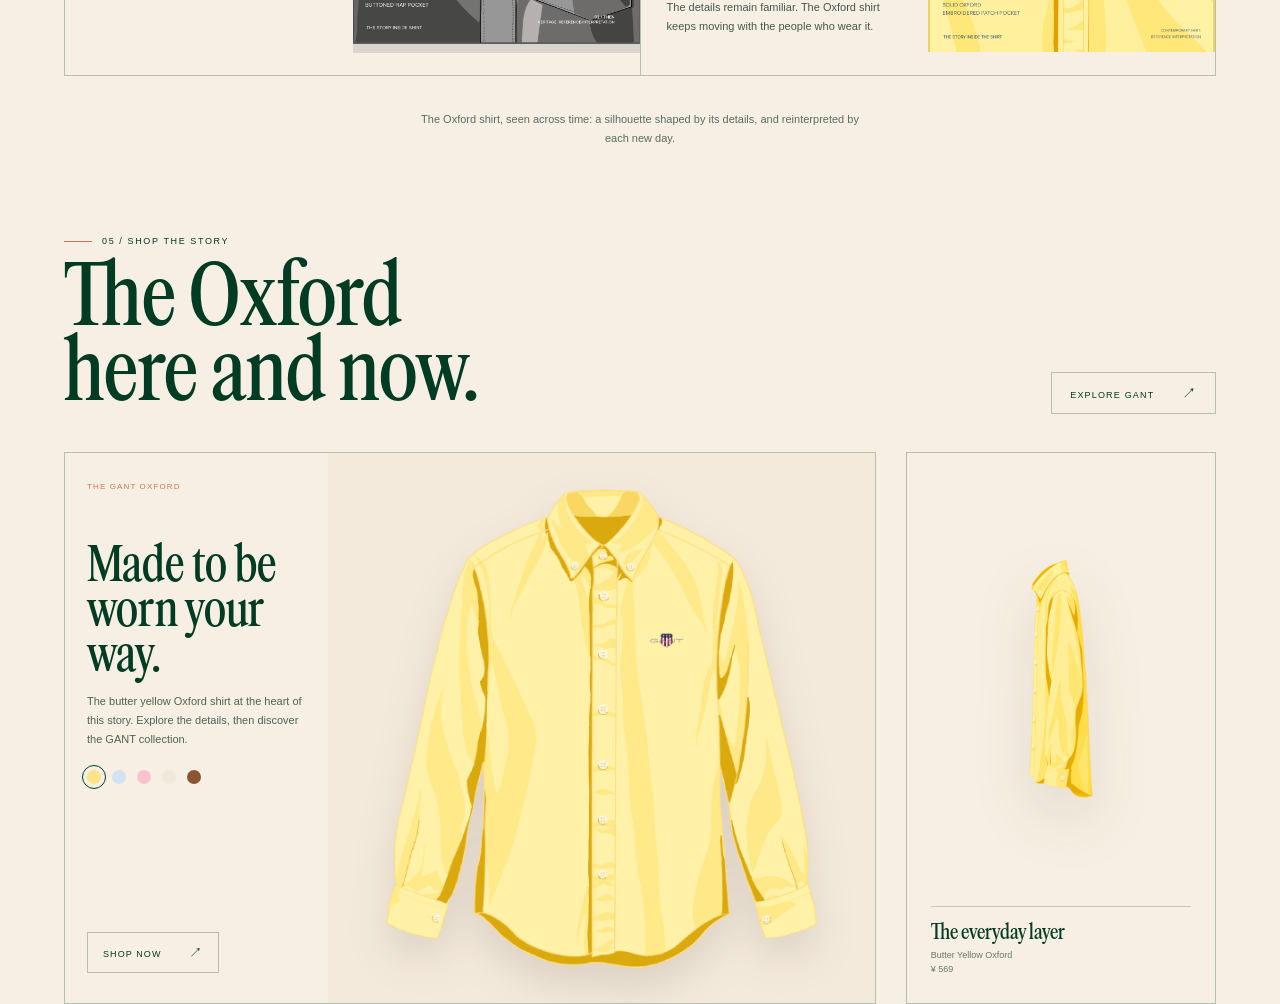
==== commit 14c2241f: "Add files via upload" ====
--- a/index.html
+++ b/index.html
@@ -1,5 +1,5 @@
 <!DOCTYPE html>
-<html data-page-node-id="LBExzwE8p3jWd2V0JAwSZp" lang="zh-CN">
+<html data-page-node-id="LBExzwE8p3jWd2V0JAwSZp" class="home-scroll" lang="zh-CN">
 <head data-page-node-id="EOo0SoonoOQLn5RaZARi8b">
   <meta data-page-node-id="wtbzOVNo5LXSORQCZiXGk0" charset="UTF-8">
   <meta data-page-node-id="BmjsN29I7yY6Oks8Hi32f0" content="width=device-width, initial-scale=1, viewport-fit=cover" name="viewport">
@@ -16,6 +16,7 @@
   <script data-page-node-id="MKJLgIfGFUYcdwFLxLJweh" defer src="site.js"></script>
   <script data-page-node-id="mBg0dKHJfPcHc6HEeMwhQ2" defer src="app.js"></script>
   <script data-page-node-id="LD3nnk02XpbPoBevAYNFNi" defer src="explorer.js"></script>
+  <script defer src="home-scroll.js"></script>
 </head>
 <body data-page-node-id="J4WLY9FcsPlX0ZlRqa4cyA" class="rail-page">
   <header data-page-node-id="wGehqexrK4nHprEi9uCE2j" class="site-head">
@@ -122,6 +123,18 @@
       </div>
     </section>
 
+    <section class="story-chapter" id="chapter-making" aria-label="第三页 · From cloth to the last button">
+      <iframe src="behind-the-garment.html?embed=1" title="From cloth to the last button"></iframe>
+    </section>
+
+    <section class="story-chapter" id="chapter-then-now" aria-label="第四页 · What changes. What stays.">
+      <iframe src="then-and-now.html?embed=1" title="What changes. What stays."></iframe>
+    </section>
+
+    <section class="story-chapter" id="chapter-shop" aria-label="第五页 · The Oxford here and now">
+      <iframe src="shop.html?embed=1" title="The Oxford here and now"></iframe>
+    </section>
+
   </div>
 
   <dialog data-page-node-id="Quo2mpijve37E6NI616Aqm" aria-labelledby="detail-title" id="detail">
--- a/styles.css
+++ b/styles.css
@@ -31,7 +31,8 @@
 @media(max-width:700px){.detail-photo{padding:10px 12px 62px;}.detail-navigation{left:10px;right:10px;bottom:14px;gap:6px;}.detail-nav-button{width:36px;height:36px;font-size:17px;}#detail-count{font-size:9px;letter-spacing:.5px;}}
 @media(prefers-reduced-motion:reduce){.garment-body,.detail-photo img{will-change:auto;}.detail-nav-button{transition:none;}}
 /* iframe embeds keep the rack isolated from the host site's styles. */
-body[data-embed=true] .site-head,body[data-embed=true] footer,body[data-embed=true] .intro{display:none;}
+body[data-embed=true]{padding-top:0;overflow:hidden}
+body[data-embed=true] .site-head,body[data-embed=true] footer,body[data-embed=true] .intro,body[data-embed=true] .page-next{display:none;}
 .swatches{flex-wrap:wrap;max-width:min(400px,40vw);}
 .detail-nav-button[hidden]{display:none;}
 .detail-navigation[data-single=true]{justify-content:center;}
@@ -193,6 +194,12 @@
 body{padding-top:var(--head-h)}
 .stage{position:relative;flex:1}
 
+html.home-scroll{scroll-snap-type:y mandatory;scroll-padding-top:var(--head-h);scroll-behavior:smooth}
+.home-scroll .panel-one,.home-scroll .panel-two,.home-scroll .story-chapter{scroll-snap-align:start;scroll-snap-stop:always}
+.story-chapter{position:relative;z-index:3;width:100%;height:calc(100svh - var(--head-h));overflow:hidden;background:var(--paper)}
+.story-chapter iframe{display:block;width:100%;height:100%;border:0;background:var(--paper)}
+body[data-embed=true] .editorial-shell,body[data-embed=true] .compare-shell,body[data-embed=true] .shop-shell{min-height:100svh}
+
 .panel-one{position:sticky;top:var(--head-h);height:calc(100svh - var(--head-h));display:flex;flex-direction:column;overflow:hidden;z-index:1;will-change:opacity,transform}
 .panel-one>main{min-height:0}
 .panel-two{position:relative;z-index:2;display:flex;background:var(--paper);min-height:calc(100svh - var(--head-h));border-radius:22px 22px 0 0;box-shadow:0 -1px 0 #00301a1a,0 -34px 70px -34px #00281a59}
